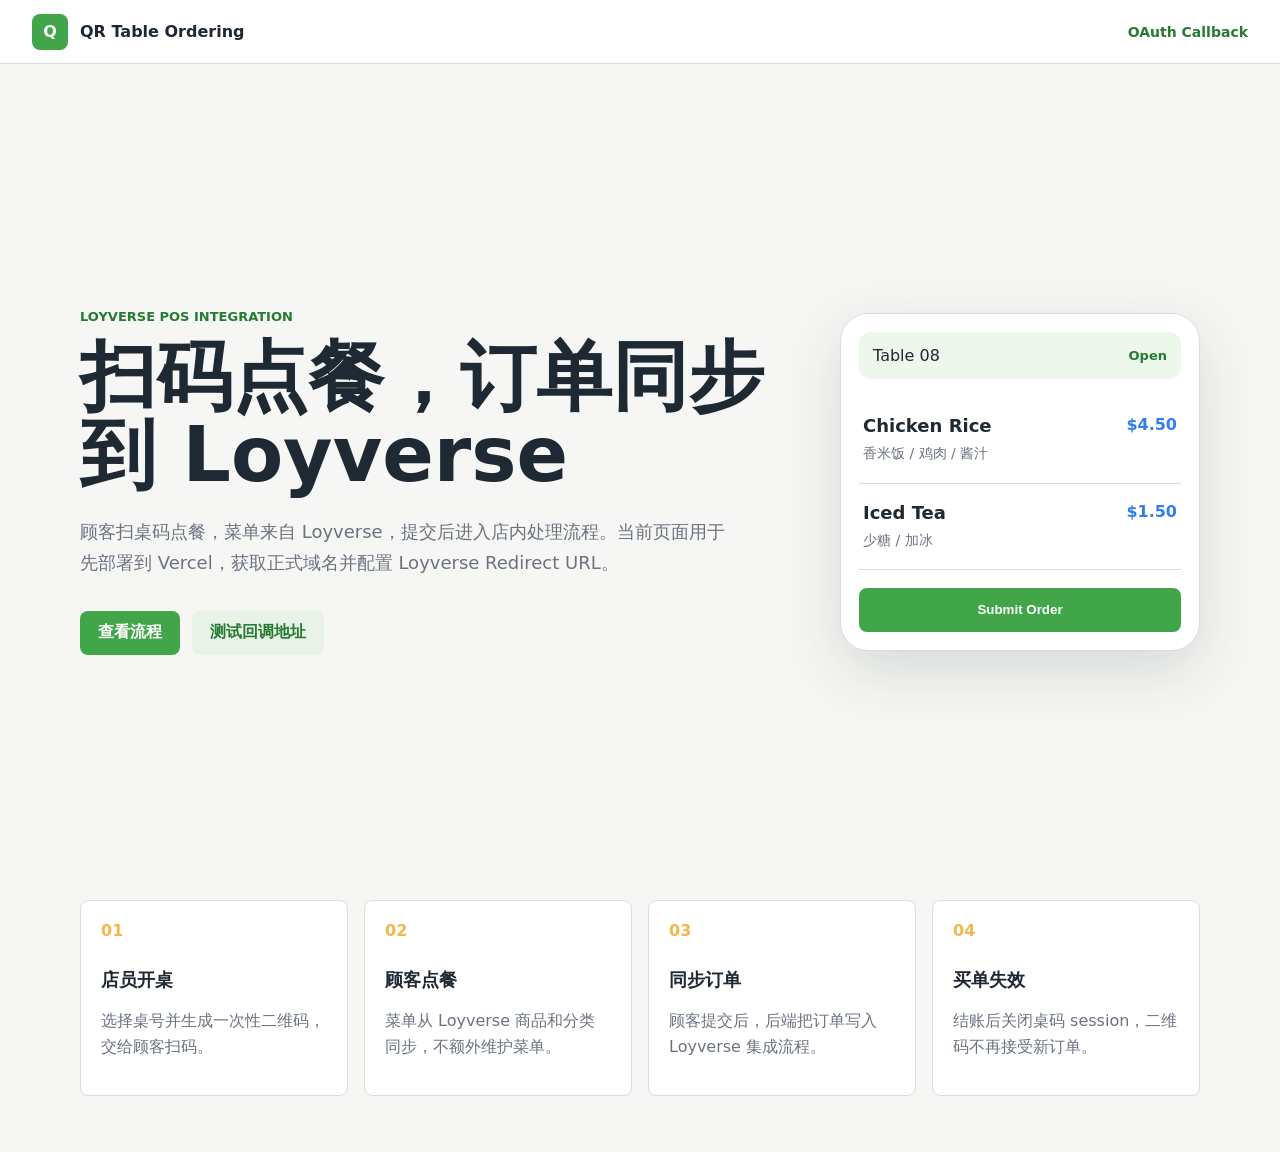
==== index.html @ 15aa9732 "Create initial QR ordering landing page" ====
<!doctype html>
<html lang="zh-CN">
  <head>
    <meta charset="utf-8" />
    <meta name="viewport" content="width=device-width, initial-scale=1" />
    <title>QR Table Ordering</title>
    <meta
      name="description"
      content="A simple QR table ordering integration prototype for Loyverse POS."
    />
    <link rel="stylesheet" href="/styles.css" />
  </head>
  <body>
    <header class="topbar">
      <div class="brand">
        <span class="brand-mark">Q</span>
        <span>QR Table Ordering</span>
      </div>
      <a class="ghost-link" href="/callback.html">OAuth Callback</a>
    </header>

    <main class="shell">
      <section class="hero">
        <div class="hero-copy">
          <p class="eyebrow">Loyverse POS Integration</p>
          <h1>扫码点餐，订单同步到 Loyverse</h1>
          <p class="lead">
            顾客扫桌码点餐，菜单来自 Loyverse，提交后进入店内处理流程。当前页面用于先部署到
            Vercel，获取正式域名并配置 Loyverse Redirect URL。
          </p>
          <div class="actions">
            <a class="primary-button" href="#demo">查看流程</a>
            <a class="secondary-button" href="/api/loyverse/callback">测试回调地址</a>
          </div>
        </div>

        <div class="phone" aria-label="Customer ordering preview">
          <div class="phone-header">
            <span>Table 08</span>
            <strong>Open</strong>
          </div>
          <div class="menu-item">
            <div>
              <h2>Chicken Rice</h2>
              <p>香米饭 / 鸡肉 / 酱汁</p>
            </div>
            <span>$4.50</span>
          </div>
          <div class="menu-item">
            <div>
              <h2>Iced Tea</h2>
              <p>少糖 / 加冰</p>
            </div>
            <span>$1.50</span>
          </div>
          <button class="order-button">Submit Order</button>
        </div>
      </section>

      <section class="workflow" id="demo">
        <article>
          <span>01</span>
          <h2>店员开桌</h2>
          <p>选择桌号并生成一次性二维码，交给顾客扫码。</p>
        </article>
        <article>
          <span>02</span>
          <h2>顾客点餐</h2>
          <p>菜单从 Loyverse 商品和分类同步，不额外维护菜单。</p>
        </article>
        <article>
          <span>03</span>
          <h2>同步订单</h2>
          <p>顾客提交后，后端把订单写入 Loyverse 集成流程。</p>
        </article>
        <article>
          <span>04</span>
          <h2>买单失效</h2>
          <p>结账后关闭桌码 session，二维码不再接受新订单。</p>
        </article>
      </section>
    </main>
  </body>
</html>
---- styles.css ----
:root {
  color-scheme: light;
  --bg: #f6f7f4;
  --surface: #ffffff;
  --ink: #1f2933;
  --muted: #6b7280;
  --line: #d9ded6;
  --green: #41a64a;
  --green-dark: #257b32;
  --amber: #f2b84b;
  --blue: #2f80ed;
}

* {
  box-sizing: border-box;
}

body {
  margin: 0;
  min-height: 100vh;
  background: var(--bg);
  color: var(--ink);
  font-family:
    Inter, ui-sans-serif, system-ui, -apple-system, BlinkMacSystemFont, "Segoe UI",
    sans-serif;
}

.topbar {
  display: flex;
  align-items: center;
  justify-content: space-between;
  height: 64px;
  padding: 0 32px;
  background: var(--surface);
  border-bottom: 1px solid var(--line);
}

.brand,
.phone-header,
.actions {
  display: flex;
  align-items: center;
}

.brand {
  gap: 12px;
  font-weight: 700;
}

.brand-mark {
  display: inline-grid;
  width: 36px;
  height: 36px;
  place-items: center;
  border-radius: 8px;
  background: var(--green);
  color: #fff;
  font-weight: 800;
}

.ghost-link {
  color: var(--green-dark);
  font-size: 14px;
  font-weight: 700;
  text-decoration: none;
}

.shell {
  width: min(1120px, calc(100% - 40px));
  margin: 0 auto;
}

.hero {
  display: grid;
  grid-template-columns: minmax(0, 1fr) 360px;
  gap: 72px;
  align-items: center;
  min-height: calc(100vh - 64px);
  padding: 56px 0;
}

.eyebrow {
  margin: 0 0 14px;
  color: var(--green-dark);
  font-size: 13px;
  font-weight: 800;
  letter-spacing: 0;
  text-transform: uppercase;
}

h1 {
  max-width: 720px;
  margin: 0;
  font-size: clamp(40px, 7vw, 76px);
  line-height: 1.02;
  letter-spacing: 0;
}

.lead {
  max-width: 660px;
  margin: 24px 0 0;
  color: var(--muted);
  font-size: 18px;
  line-height: 1.7;
}

.actions {
  gap: 12px;
  margin-top: 32px;
  flex-wrap: wrap;
}

.primary-button,
.secondary-button,
.order-button {
  display: inline-flex;
  align-items: center;
  justify-content: center;
  min-height: 44px;
  padding: 0 18px;
  border: 0;
  border-radius: 8px;
  font-weight: 800;
  text-decoration: none;
  cursor: pointer;
}

.primary-button,
.order-button {
  background: var(--green);
  color: #fff;
}

.secondary-button {
  background: #e8f2e7;
  color: var(--green-dark);
}

.phone {
  width: 100%;
  border: 1px solid var(--line);
  border-radius: 28px;
  background: var(--surface);
  padding: 18px;
  box-shadow: 0 20px 60px rgba(31, 41, 51, 0.14);
}

.phone-header {
  justify-content: space-between;
  margin-bottom: 18px;
  padding: 14px;
  border-radius: 12px;
  background: #edf7ec;
}

.phone-header strong {
  color: var(--green-dark);
  font-size: 13px;
}

.menu-item {
  display: flex;
  justify-content: space-between;
  gap: 16px;
  padding: 18px 4px;
  border-bottom: 1px solid var(--line);
}

.menu-item h2,
.workflow h2 {
  margin: 0;
  font-size: 18px;
}

.menu-item p,
.workflow p,
.callback-panel p {
  color: var(--muted);
  line-height: 1.6;
}

.menu-item p {
  margin: 6px 0 0;
  font-size: 14px;
}

.menu-item span {
  color: var(--blue);
  font-weight: 800;
  white-space: nowrap;
}

.order-button {
  width: 100%;
  margin-top: 18px;
}

.workflow {
  display: grid;
  grid-template-columns: repeat(4, minmax(0, 1fr));
  gap: 16px;
  padding: 0 0 56px;
}

.workflow article {
  min-height: 188px;
  padding: 20px;
  border: 1px solid var(--line);
  border-radius: 8px;
  background: var(--surface);
}

.workflow span {
  display: inline-flex;
  margin-bottom: 28px;
  color: var(--amber);
  font-weight: 900;
}

.callback-shell {
  display: grid;
  min-height: 100vh;
  place-items: center;
  padding: 24px;
}

.callback-panel {
  width: min(640px, 100%);
  padding: 32px;
  border: 1px solid var(--line);
  border-radius: 8px;
  background: var(--surface);
}

.callback-panel h1 {
  margin-top: 20px;
  font-size: 34px;
}

dl {
  display: grid;
  grid-template-columns: 120px 1fr;
  gap: 8px 16px;
  margin: 24px 0;
  padding: 16px;
  border-radius: 8px;
  background: #f3f4f2;
}

dt {
  color: var(--muted);
  font-weight: 700;
}

dd {
  margin: 0;
  overflow-wrap: anywhere;
}

code {
  padding: 2px 5px;
  border-radius: 4px;
  background: #eef0ec;
}

@media (max-width: 860px) {
  .topbar {
    padding: 0 20px;
  }

  .hero {
    grid-template-columns: 1fr;
    gap: 36px;
    min-height: auto;
  }

  .workflow {
    grid-template-columns: repeat(2, minmax(0, 1fr));
  }
}

@media (max-width: 560px) {
  .ghost-link {
    display: none;
  }

  .shell {
    width: min(100% - 28px, 1120px);
  }

  h1 {
    font-size: 42px;
  }

  .lead {
    font-size: 16px;
  }

  .workflow {
    grid-template-columns: 1fr;
  }

  dl {
    grid-template-columns: 1fr;
  }
}
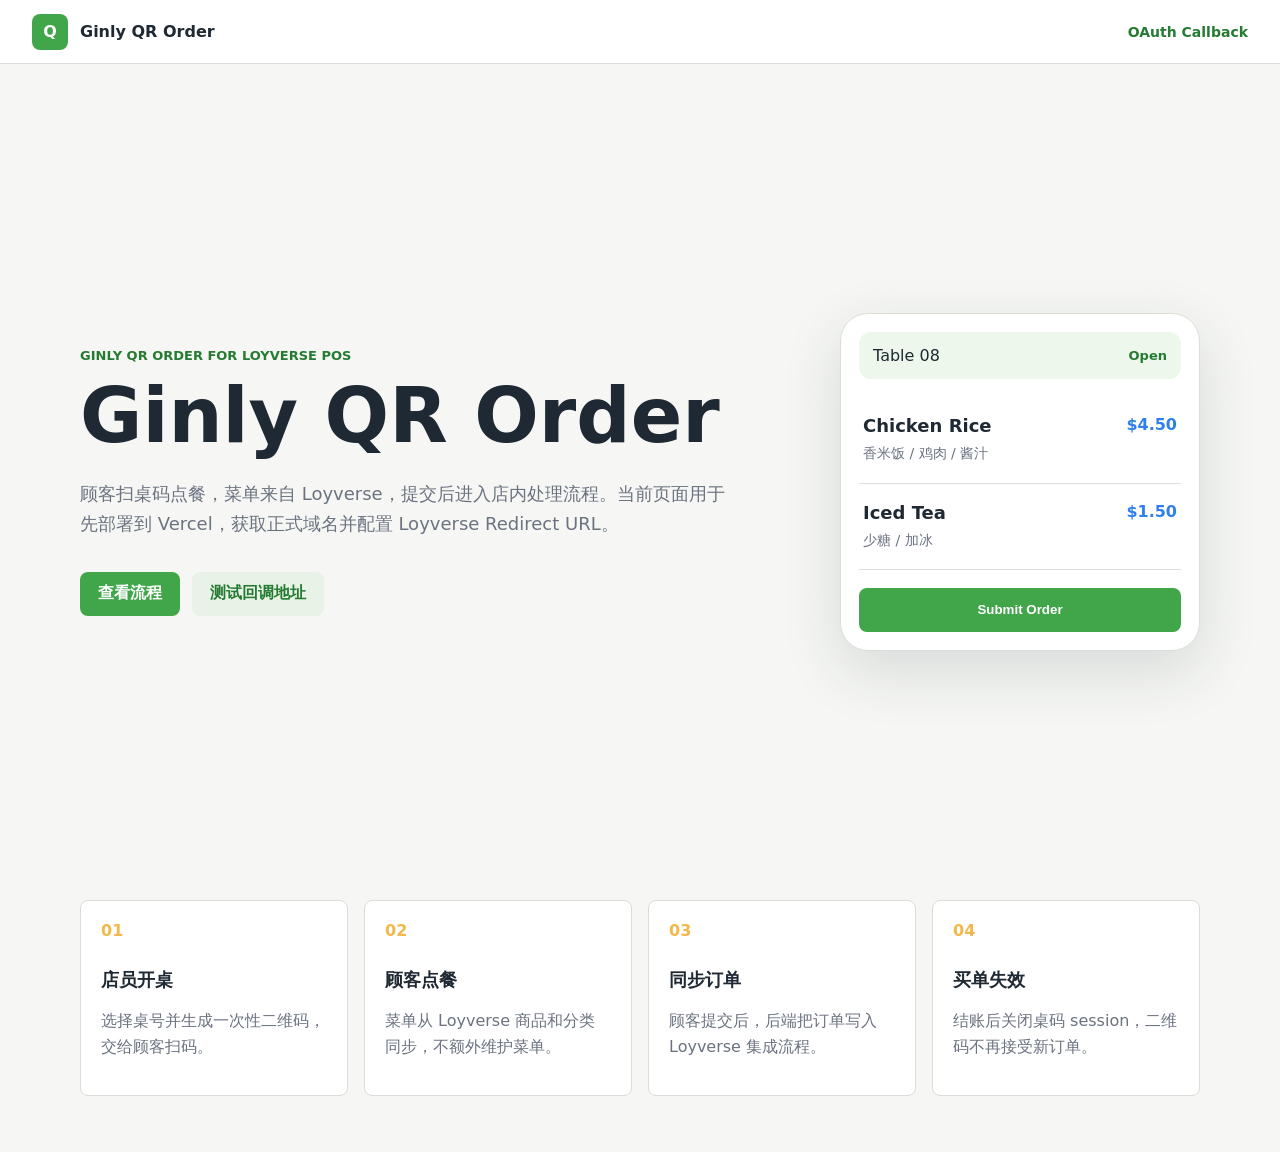
==== commit a095470e: "Rename product to Ginly QR Order" ====
--- a/index.html
+++ b/index.html
@@ -3,10 +3,10 @@
   <head>
     <meta charset="utf-8" />
     <meta name="viewport" content="width=device-width, initial-scale=1" />
-    <title>QR Table Ordering</title>
+    <title>Ginly QR Order</title>
     <meta
       name="description"
-      content="A simple QR table ordering integration prototype for Loyverse POS."
+      content="Ginly QR Order is a QR table ordering integration prototype for Loyverse POS."
     />
     <link rel="stylesheet" href="/styles.css" />
   </head>
@@ -14,7 +14,7 @@
     <header class="topbar">
       <div class="brand">
         <span class="brand-mark">Q</span>
-        <span>QR Table Ordering</span>
+        <span>Ginly QR Order</span>
       </div>
       <a class="ghost-link" href="/callback.html">OAuth Callback</a>
     </header>
@@ -22,8 +22,8 @@
     <main class="shell">
       <section class="hero">
         <div class="hero-copy">
-          <p class="eyebrow">Loyverse POS Integration</p>
-          <h1>扫码点餐，订单同步到 Loyverse</h1>
+          <p class="eyebrow">Ginly QR Order for Loyverse POS</p>
+          <h1>Ginly QR Order</h1>
           <p class="lead">
             顾客扫桌码点餐，菜单来自 Loyverse，提交后进入店内处理流程。当前页面用于先部署到
             Vercel，获取正式域名并配置 Loyverse Redirect URL。
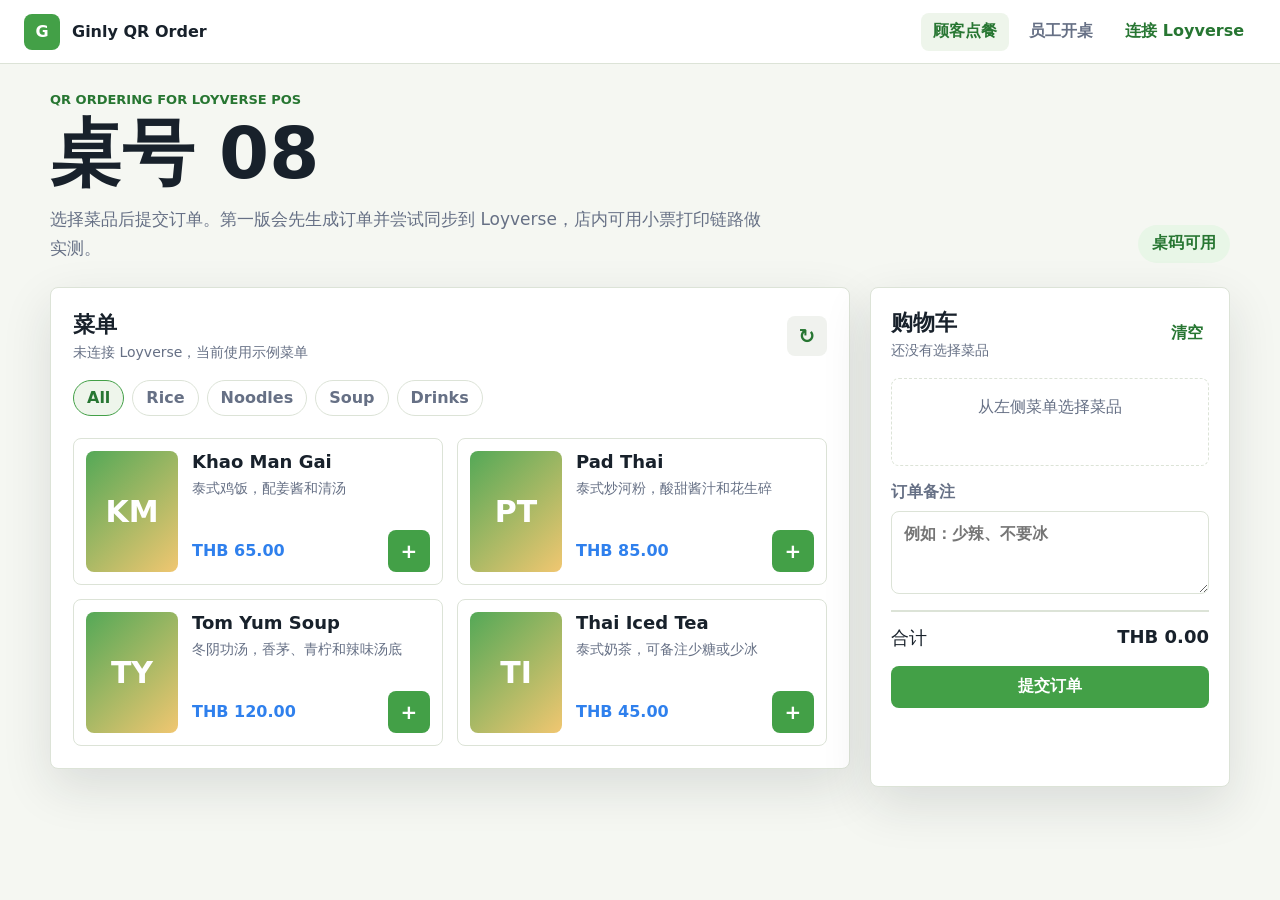
==== commit e4306146: "Build first QR ordering MVP" ====
--- a/index.html
+++ b/index.html
@@ -6,79 +6,115 @@
     <title>Ginly QR Order</title>
     <meta
       name="description"
-      content="Ginly QR Order is a QR table ordering integration prototype for Loyverse POS."
+      content="Ginly QR Order is a QR table ordering MVP for restaurants using Loyverse POS."
     />
     <link rel="stylesheet" href="/styles.css" />
   </head>
   <body>
     <header class="topbar">
       <div class="brand">
-        <span class="brand-mark">Q</span>
+        <span class="brand-mark">G</span>
         <span>Ginly QR Order</span>
       </div>
-      <a class="ghost-link" href="/callback.html">OAuth Callback</a>
+      <nav class="nav-actions" aria-label="App navigation">
+        <button class="nav-button active" data-view="order">顾客点餐</button>
+        <button class="nav-button" data-view="staff">员工开桌</button>
+        <a class="ghost-link" href="/api/loyverse/auth">连接 Loyverse</a>
+      </nav>
     </header>
 
-    <main class="shell">
-      <section class="hero">
-        <div class="hero-copy">
-          <p class="eyebrow">Ginly QR Order for Loyverse POS</p>
-          <h1>Ginly QR Order</h1>
-          <p class="lead">
-            顾客扫桌码点餐，菜单来自 Loyverse，提交后进入店内处理流程。当前页面用于先部署到
-            Vercel，获取正式域名并配置 Loyverse Redirect URL。
-          </p>
-          <div class="actions">
-            <a class="primary-button" href="#demo">查看流程</a>
-            <a class="secondary-button" href="/api/loyverse/callback">测试回调地址</a>
+    <main>
+      <section class="customer-view app-view active" data-panel="order">
+        <div class="customer-hero">
+          <div>
+            <p class="eyebrow">QR ordering for Loyverse POS</p>
+            <h1>桌号 <span id="current-table">08</span></h1>
+            <p class="lead">
+              选择菜品后提交订单。第一版会先生成订单并尝试同步到 Loyverse，店内可用小票打印链路做实测。
+            </p>
           </div>
+          <div class="status-pill" id="session-status">桌码可用</div>
         </div>
 
-        <div class="phone" aria-label="Customer ordering preview">
-          <div class="phone-header">
-            <span>Table 08</span>
-            <strong>Open</strong>
-          </div>
-          <div class="menu-item">
-            <div>
-              <h2>Chicken Rice</h2>
-              <p>香米饭 / 鸡肉 / 酱汁</p>
+        <div class="order-layout">
+          <section class="menu-section" aria-label="Menu">
+            <div class="section-head">
+              <div>
+                <h2>菜单</h2>
+                <p id="menu-source">正在加载菜单...</p>
+              </div>
+              <button class="icon-button" id="refresh-menu" type="button" title="刷新菜单">↻</button>
             </div>
-            <span>$4.50</span>
-          </div>
-          <div class="menu-item">
-            <div>
-              <h2>Iced Tea</h2>
-              <p>少糖 / 加冰</p>
+            <div class="category-tabs" id="category-tabs"></div>
+            <div class="menu-grid" id="menu-grid"></div>
+          </section>
+
+          <aside class="cart-panel" aria-label="Cart">
+            <div class="section-head">
+              <div>
+                <h2>购物车</h2>
+                <p id="cart-count">还没有选择菜品</p>
+              </div>
+              <button class="text-button" id="clear-cart" type="button">清空</button>
             </div>
-            <span>$1.50</span>
-          </div>
-          <button class="order-button">Submit Order</button>
+            <div class="cart-items" id="cart-items"></div>
+            <label class="note-field">
+              <span>订单备注</span>
+              <textarea id="order-note" rows="3" placeholder="例如：少辣、不要冰"></textarea>
+            </label>
+            <div class="cart-total">
+              <span>合计</span>
+              <strong id="cart-total">THB 0.00</strong>
+            </div>
+            <button class="primary-button" id="submit-order" type="button">提交订单</button>
+            <p class="submit-result" id="submit-result"></p>
+          </aside>
         </div>
       </section>
 
-      <section class="workflow" id="demo">
-        <article>
-          <span>01</span>
-          <h2>店员开桌</h2>
-          <p>选择桌号并生成一次性二维码，交给顾客扫码。</p>
-        </article>
-        <article>
-          <span>02</span>
-          <h2>顾客点餐</h2>
-          <p>菜单从 Loyverse 商品和分类同步，不额外维护菜单。</p>
-        </article>
-        <article>
-          <span>03</span>
-          <h2>同步订单</h2>
-          <p>顾客提交后，后端把订单写入 Loyverse 集成流程。</p>
-        </article>
-        <article>
-          <span>04</span>
-          <h2>买单失效</h2>
-          <p>结账后关闭桌码 session，二维码不再接受新订单。</p>
-        </article>
+      <section class="staff-view app-view" data-panel="staff">
+        <div class="staff-layout">
+          <section class="control-panel">
+            <p class="eyebrow">Staff console</p>
+            <h1>开桌二维码</h1>
+            <p class="lead">
+              输入桌号生成顾客点餐链接。顾客买单后点击关闭桌码，这个 session 会失效。
+            </p>
+
+            <div class="table-form">
+              <label>
+                <span>桌号</span>
+                <input id="table-input" type="text" value="08" inputmode="numeric" />
+              </label>
+              <button class="primary-button" id="create-session" type="button">生成二维码</button>
+            </div>
+
+            <div class="qr-card">
+              <img id="qr-image" alt="Table order QR code" />
+              <div>
+                <span class="small-label">顾客链接</span>
+                <p id="session-link"></p>
+                <div class="inline-actions">
+                  <button class="secondary-button" id="copy-link" type="button">复制链接</button>
+                  <button class="danger-button" id="close-session" type="button">买单后失效</button>
+                </div>
+              </div>
+            </div>
+          </section>
+
+          <section class="orders-panel">
+            <div class="section-head">
+              <div>
+                <h2>今日订单</h2>
+                <p>本地 MVP 订单列表，下一步接 Loyverse 实单状态。</p>
+              </div>
+            </div>
+            <div class="orders-list" id="orders-list"></div>
+          </section>
+        </div>
       </section>
     </main>
+
+    <script src="/app.js" type="module"></script>
   </body>
 </html>
--- a/styles.css
+++ b/styles.css
@@ -1,52 +1,44 @@
 :root {
   color-scheme: light;
-  --bg: #f6f7f4;
+  --bg: #f5f7f2;
   --surface: #ffffff;
-  --ink: #1f2933;
-  --muted: #6b7280;
-  --line: #d9ded6;
-  --green: #41a64a;
-  --green-dark: #257b32;
+  --surface-strong: #eef5eb;
+  --ink: #18212b;
+  --muted: #667085;
+  --line: #dce3d7;
+  --green: #43a047;
+  --green-dark: #277632;
+  --red: #c43d32;
   --amber: #f2b84b;
   --blue: #2f80ed;
+  --shadow: 0 18px 50px rgba(24, 33, 43, 0.12);
 }
-
-* {
-  box-sizing: border-box;
-}
-
+* { box-sizing: border-box; }
 body {
   margin: 0;
   min-height: 100vh;
   background: var(--bg);
   color: var(--ink);
-  font-family:
-    Inter, ui-sans-serif, system-ui, -apple-system, BlinkMacSystemFont, "Segoe UI",
-    sans-serif;
+  font-family: Inter, ui-sans-serif, system-ui, -apple-system, BlinkMacSystemFont, "Segoe UI", sans-serif;
 }
-
+button, input, textarea { font: inherit; }
+button { cursor: pointer; }
 .topbar {
+  position: sticky;
+  top: 0;
+  z-index: 20;
   display: flex;
   align-items: center;
   justify-content: space-between;
-  height: 64px;
-  padding: 0 32px;
-  background: var(--surface);
+  gap: 18px;
+  min-height: 64px;
+  padding: 10px 24px;
+  background: rgba(255, 255, 255, 0.94);
   border-bottom: 1px solid var(--line);
+  backdrop-filter: blur(14px);
 }
-
-.brand,
-.phone-header,
-.actions {
-  display: flex;
-  align-items: center;
-}
-
-.brand {
-  gap: 12px;
-  font-weight: 700;
-}
-
+.brand, .nav-actions, .section-head, .inline-actions, .cart-row, .qty-control { display: flex; align-items: center; }
+.brand { gap: 12px; font-weight: 800; white-space: nowrap; }
 .brand-mark {
   display: inline-grid;
   width: 36px;
@@ -55,252 +47,147 @@
   border-radius: 8px;
   background: var(--green);
   color: #fff;
+  font-weight: 900;
+}
+.nav-actions { gap: 8px; flex-wrap: wrap; justify-content: flex-end; }
+.nav-button, .ghost-link, .text-button, .icon-button {
+  border: 0;
+  background: transparent;
+  color: var(--muted);
   font-weight: 800;
-}
-
-.ghost-link {
-  color: var(--green-dark);
-  font-size: 14px;
-  font-weight: 700;
   text-decoration: none;
 }
-
-.shell {
-  width: min(1120px, calc(100% - 40px));
-  margin: 0 auto;
-}
-
-.hero {
-  display: grid;
-  grid-template-columns: minmax(0, 1fr) 360px;
-  gap: 72px;
-  align-items: center;
-  min-height: calc(100vh - 64px);
-  padding: 56px 0;
-}
-
+.nav-button, .ghost-link { min-height: 38px; padding: 0 12px; border-radius: 8px; }
+.nav-button.active { background: var(--surface-strong); color: var(--green-dark); }
+.ghost-link { display: inline-flex; align-items: center; color: var(--green-dark); }
+main { width: min(1180px, calc(100% - 32px)); margin: 0 auto; padding: 28px 0 44px; }
+.app-view { display: none; }
+.app-view.active { display: block; }
+.customer-hero, .staff-layout { display: grid; grid-template-columns: minmax(0, 1fr) auto; gap: 24px; align-items: start; }
+.customer-hero { align-items: end; margin-bottom: 24px; }
 .eyebrow {
-  margin: 0 0 14px;
+  margin: 0 0 10px;
   color: var(--green-dark);
   font-size: 13px;
-  font-weight: 800;
+  font-weight: 900;
   letter-spacing: 0;
   text-transform: uppercase;
 }
-
-h1 {
-  max-width: 720px;
-  margin: 0;
-  font-size: clamp(40px, 7vw, 76px);
-  line-height: 1.02;
-  letter-spacing: 0;
+h1, h2, p { margin-top: 0; }
+h1 { margin-bottom: 16px; font-size: clamp(38px, 8vw, 72px); line-height: 1; letter-spacing: 0; }
+h2 { margin-bottom: 4px; font-size: 22px; }
+.lead { max-width: 720px; margin-bottom: 0; color: var(--muted); font-size: 17px; line-height: 1.7; }
+.status-pill {
+  display: inline-flex;
+  align-items: center;
+  min-height: 38px;
+  padding: 0 14px;
+  border-radius: 999px;
+  background: #e8f6e7;
+  color: var(--green-dark);
+  font-weight: 900;
+  white-space: nowrap;
 }
-
-.lead {
-  max-width: 660px;
-  margin: 24px 0 0;
+.status-pill.closed { background: #ffe9e5; color: var(--red); }
+.order-layout { display: grid; grid-template-columns: minmax(0, 1fr) 360px; gap: 20px; align-items: start; }
+.menu-section, .cart-panel, .control-panel, .orders-panel {
+  border: 1px solid var(--line);
+  border-radius: 8px;
+  background: var(--surface);
+  box-shadow: var(--shadow);
+}
+.menu-section, .control-panel, .orders-panel { padding: 22px; }
+.cart-panel { position: sticky; top: 84px; padding: 20px; }
+.section-head { justify-content: space-between; gap: 16px; margin-bottom: 18px; }
+.section-head p { margin-bottom: 0; color: var(--muted); font-size: 14px; }
+.icon-button { width: 40px; height: 40px; border-radius: 8px; background: #f0f2ee; color: var(--green-dark); font-size: 20px; }
+.category-tabs { display: flex; gap: 8px; margin-bottom: 18px; overflow-x: auto; padding-bottom: 4px; }
+.category-tab {
+  min-height: 36px;
+  padding: 0 13px;
+  border: 1px solid var(--line);
+  border-radius: 999px;
+  background: #fff;
   color: var(--muted);
-  font-size: 18px;
-  line-height: 1.7;
+  font-weight: 800;
+  white-space: nowrap;
 }
-
-.actions {
-  gap: 12px;
-  margin-top: 32px;
-  flex-wrap: wrap;
+.category-tab.active { border-color: var(--green); background: var(--surface-strong); color: var(--green-dark); }
+.menu-grid { display: grid; grid-template-columns: repeat(2, minmax(0, 1fr)); gap: 14px; }
+.item-card {
+  display: grid;
+  grid-template-columns: 92px minmax(0, 1fr);
+  gap: 14px;
+  min-height: 126px;
+  padding: 12px;
+  border: 1px solid var(--line);
+  border-radius: 8px;
+  background: #fff;
 }
-
-.primary-button,
-.secondary-button,
-.order-button {
+.item-art {
+  display: grid;
+  place-items: center;
+  border-radius: 8px;
+  background: linear-gradient(135deg, rgba(67, 160, 71, 0.9), rgba(242, 184, 75, 0.76)), #edf5e9;
+  color: #fff;
+  font-size: 30px;
+  font-weight: 900;
+}
+.item-card h3 { margin: 0 0 6px; font-size: 18px; }
+.item-card p { min-height: 40px; margin-bottom: 12px; color: var(--muted); font-size: 14px; line-height: 1.45; }
+.item-footer { display: flex; align-items: center; justify-content: space-between; gap: 10px; }
+.price { color: var(--blue); font-weight: 900; }
+.add-button, .primary-button, .secondary-button, .danger-button {
   display: inline-flex;
   align-items: center;
   justify-content: center;
-  min-height: 44px;
-  padding: 0 18px;
+  min-height: 42px;
   border: 0;
   border-radius: 8px;
-  font-weight: 800;
-  text-decoration: none;
-  cursor: pointer;
-}
-
-.primary-button,
-.order-button {
-  background: var(--green);
-  color: #fff;
-}
-
-.secondary-button {
-  background: #e8f2e7;
-  color: var(--green-dark);
-}
-
-.phone {
-  width: 100%;
-  border: 1px solid var(--line);
-  border-radius: 28px;
-  background: var(--surface);
-  padding: 18px;
-  box-shadow: 0 20px 60px rgba(31, 41, 51, 0.14);
-}
-
-.phone-header {
-  justify-content: space-between;
-  margin-bottom: 18px;
-  padding: 14px;
-  border-radius: 12px;
-  background: #edf7ec;
-}
-
-.phone-header strong {
-  color: var(--green-dark);
-  font-size: 13px;
-}
-
-.menu-item {
-  display: flex;
-  justify-content: space-between;
-  gap: 16px;
-  padding: 18px 4px;
-  border-bottom: 1px solid var(--line);
-}
-
-.menu-item h2,
-.workflow h2 {
-  margin: 0;
-  font-size: 18px;
-}
-
-.menu-item p,
-.workflow p,
-.callback-panel p {
-  color: var(--muted);
-  line-height: 1.6;
-}
-
-.menu-item p {
-  margin: 6px 0 0;
-  font-size: 14px;
-}
-
-.menu-item span {
-  color: var(--blue);
-  font-weight: 800;
-  white-space: nowrap;
-}
-
-.order-button {
-  width: 100%;
-  margin-top: 18px;
-}
-
-.workflow {
-  display: grid;
-  grid-template-columns: repeat(4, minmax(0, 1fr));
-  gap: 16px;
-  padding: 0 0 56px;
-}
-
-.workflow article {
-  min-height: 188px;
-  padding: 20px;
-  border: 1px solid var(--line);
-  border-radius: 8px;
-  background: var(--surface);
-}
-
-.workflow span {
-  display: inline-flex;
-  margin-bottom: 28px;
-  color: var(--amber);
   font-weight: 900;
 }
-
-.callback-shell {
-  display: grid;
-  min-height: 100vh;
-  place-items: center;
-  padding: 24px;
+.add-button { min-width: 42px; background: var(--green); color: #fff; font-size: 20px; }
+.primary-button, .secondary-button, .danger-button { padding: 0 16px; }
+.primary-button { width: 100%; background: var(--green); color: #fff; }
+.secondary-button { background: #e8f2e7; color: var(--green-dark); }
+.danger-button { background: #ffe9e5; color: var(--red); }
+.text-button { color: var(--green-dark); }
+.cart-items { display: grid; gap: 12px; min-height: 88px; margin-bottom: 16px; }
+.cart-row { justify-content: space-between; gap: 12px; padding-bottom: 12px; border-bottom: 1px solid var(--line); }
+.cart-row h3 { margin: 0 0 4px; font-size: 15px; }
+.cart-row p { margin: 0; color: var(--muted); font-size: 13px; }
+.qty-control { gap: 8px; }
+.qty-control button { width: 30px; height: 30px; border: 1px solid var(--line); border-radius: 8px; background: #fff; color: var(--green-dark); font-weight: 900; }
+.note-field { display: grid; gap: 8px; margin-bottom: 16px; color: var(--muted); font-weight: 800; }
+.note-field textarea, .table-form input { width: 100%; border: 1px solid var(--line); border-radius: 8px; background: #fff; color: var(--ink); }
+.note-field textarea { resize: vertical; padding: 12px; }
+.cart-total { display: flex; justify-content: space-between; margin-bottom: 16px; padding-top: 14px; border-top: 2px solid var(--line); font-size: 18px; }
+.submit-result { min-height: 44px; margin: 14px 0 0; color: var(--muted); font-size: 14px; line-height: 1.5; }
+.submit-result.ok { color: var(--green-dark); }
+.submit-result.error { color: var(--red); }
+.staff-layout { grid-template-columns: minmax(0, 1fr) 420px; }
+.table-form { display: grid; grid-template-columns: minmax(0, 1fr) 180px; gap: 12px; margin-top: 26px; }
+.table-form label { display: grid; gap: 8px; color: var(--muted); font-weight: 800; }
+.table-form input { height: 46px; padding: 0 12px; }
+.qr-card { display: grid; grid-template-columns: 180px minmax(0, 1fr); gap: 18px; align-items: center; margin-top: 20px; padding: 16px; border: 1px solid var(--line); border-radius: 8px; background: #fbfcfa; }
+.qr-card img { width: 180px; height: 180px; border: 1px solid var(--line); border-radius: 8px; background: #fff; }
+.small-label { color: var(--muted); font-size: 13px; font-weight: 900; }
+#session-link { overflow-wrap: anywhere; margin: 6px 0 14px; color: var(--ink); line-height: 1.5; }
+.inline-actions { gap: 10px; flex-wrap: wrap; }
+.orders-list { display: grid; gap: 12px; }
+.order-card { padding: 14px; border: 1px solid var(--line); border-radius: 8px; background: #fff; }
+.order-card strong { display: block; margin-bottom: 6px; }
+.order-card p { margin-bottom: 8px; color: var(--muted); font-size: 14px; line-height: 1.45; }
+.empty-state { padding: 18px; border: 1px dashed var(--line); border-radius: 8px; color: var(--muted); text-align: center; }
+@media (max-width: 980px) {
+  .order-layout, .staff-layout, .customer-hero { grid-template-columns: 1fr; }
+  .cart-panel { position: static; }
 }
-
-.callback-panel {
-  width: min(640px, 100%);
-  padding: 32px;
-  border: 1px solid var(--line);
-  border-radius: 8px;
-  background: var(--surface);
+@media (max-width: 680px) {
+  .topbar { align-items: flex-start; flex-direction: column; }
+  main { width: min(100% - 24px, 1180px); padding-top: 20px; }
+  h1 { font-size: 42px; }
+  .menu-grid, .item-card, .table-form, .qr-card { grid-template-columns: 1fr; }
+  .item-art { min-height: 104px; }
+  .qr-card img { width: 100%; height: auto; aspect-ratio: 1; }
 }
-
-.callback-panel h1 {
-  margin-top: 20px;
-  font-size: 34px;
-}
-
-dl {
-  display: grid;
-  grid-template-columns: 120px 1fr;
-  gap: 8px 16px;
-  margin: 24px 0;
-  padding: 16px;
-  border-radius: 8px;
-  background: #f3f4f2;
-}
-
-dt {
-  color: var(--muted);
-  font-weight: 700;
-}
-
-dd {
-  margin: 0;
-  overflow-wrap: anywhere;
-}
-
-code {
-  padding: 2px 5px;
-  border-radius: 4px;
-  background: #eef0ec;
-}
-
-@media (max-width: 860px) {
-  .topbar {
-    padding: 0 20px;
-  }
-
-  .hero {
-    grid-template-columns: 1fr;
-    gap: 36px;
-    min-height: auto;
-  }
-
-  .workflow {
-    grid-template-columns: repeat(2, minmax(0, 1fr));
-  }
-}
-
-@media (max-width: 560px) {
-  .ghost-link {
-    display: none;
-  }
-
-  .shell {
-    width: min(100% - 28px, 1120px);
-  }
-
-  h1 {
-    font-size: 42px;
-  }
-
-  .lead {
-    font-size: 16px;
-  }
-
-  .workflow {
-    grid-template-columns: 1fr;
-  }
-
-  dl {
-    grid-template-columns: 1fr;
-  }
-}
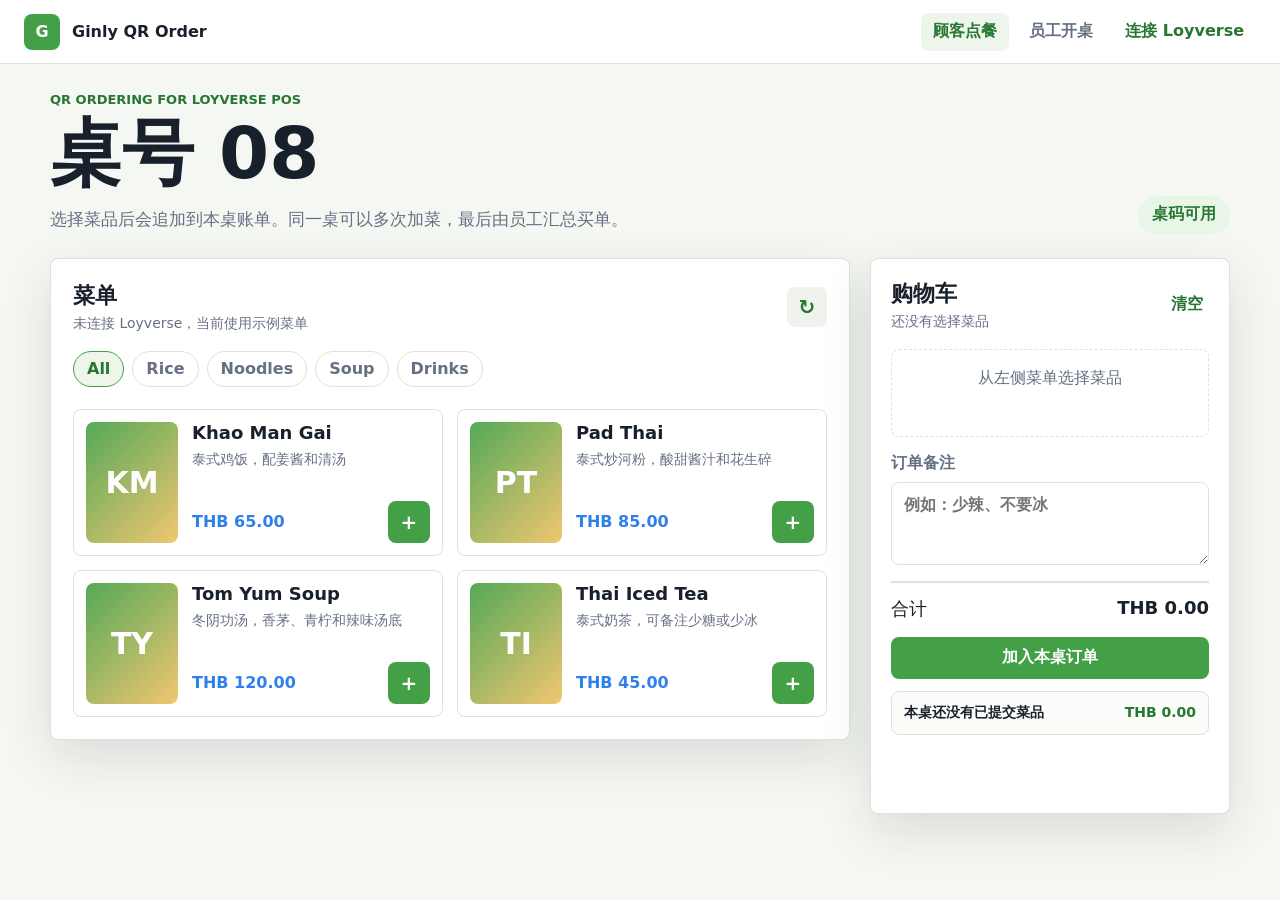
==== commit 2407a2d1: "Group table orders before Loyverse checkout" ====
--- a/index.html
+++ b/index.html
@@ -30,7 +30,7 @@
             <p class="eyebrow">QR ordering for Loyverse POS</p>
             <h1>桌号 <span id="current-table">08</span></h1>
             <p class="lead">
-              选择菜品后提交订单。第一版会先生成订单并尝试同步到 Loyverse，店内可用小票打印链路做实测。
+              选择菜品后会追加到本桌账单。同一桌可以多次加菜，最后由员工汇总买单。
             </p>
           </div>
           <div class="status-pill" id="session-status">桌码可用</div>
@@ -66,7 +66,8 @@
               <span>合计</span>
               <strong id="cart-total">THB 0.00</strong>
             </div>
-            <button class="primary-button" id="submit-order" type="button">提交订单</button>
+            <button class="primary-button" id="submit-order" type="button">加入本桌订单</button>
+            <div class="table-bill" id="table-bill-summary"></div>
             <p class="submit-result" id="submit-result"></p>
           </aside>
         </div>
@@ -105,11 +106,12 @@
           <section class="orders-panel">
             <div class="section-head">
               <div>
-                <h2>今日订单</h2>
-                <p>本地 MVP 订单列表，下一步接 Loyverse 实单状态。</p>
+                <h2>本桌账单</h2>
+                <p>同一桌多次加菜会合并在这里，买单时汇总同步到 Loyverse。</p>
               </div>
             </div>
             <div class="orders-list" id="orders-list"></div>
+            <button class="primary-button checkout-button" id="checkout-table" type="button">买单汇总到 Loyverse</button>
           </section>
         </div>
       </section>
@@ -118,3 +120,4 @@
     <script src="/app.js" type="module"></script>
   </body>
 </html>
+
--- a/styles.css
+++ b/styles.css
@@ -191,3 +191,35 @@
   .item-art { min-height: 104px; }
   .qr-card img { width: 100%; height: auto; aspect-ratio: 1; }
 }
+
+.table-bill {
+  display: flex;
+  justify-content: space-between;
+  gap: 12px;
+  margin-top: 12px;
+  padding: 12px;
+  border: 1px solid var(--line);
+  border-radius: 8px;
+  background: #fbfcfa;
+  color: var(--muted);
+  font-size: 14px;
+}
+
+.table-bill strong {
+  color: var(--ink);
+}
+
+.table-bill span {
+  color: var(--green-dark);
+  font-weight: 900;
+  white-space: nowrap;
+}
+
+.checkout-button {
+  margin-top: 14px;
+}
+
+.bill-total-card {
+  border-color: var(--green);
+  background: var(--surface-strong);
+}
